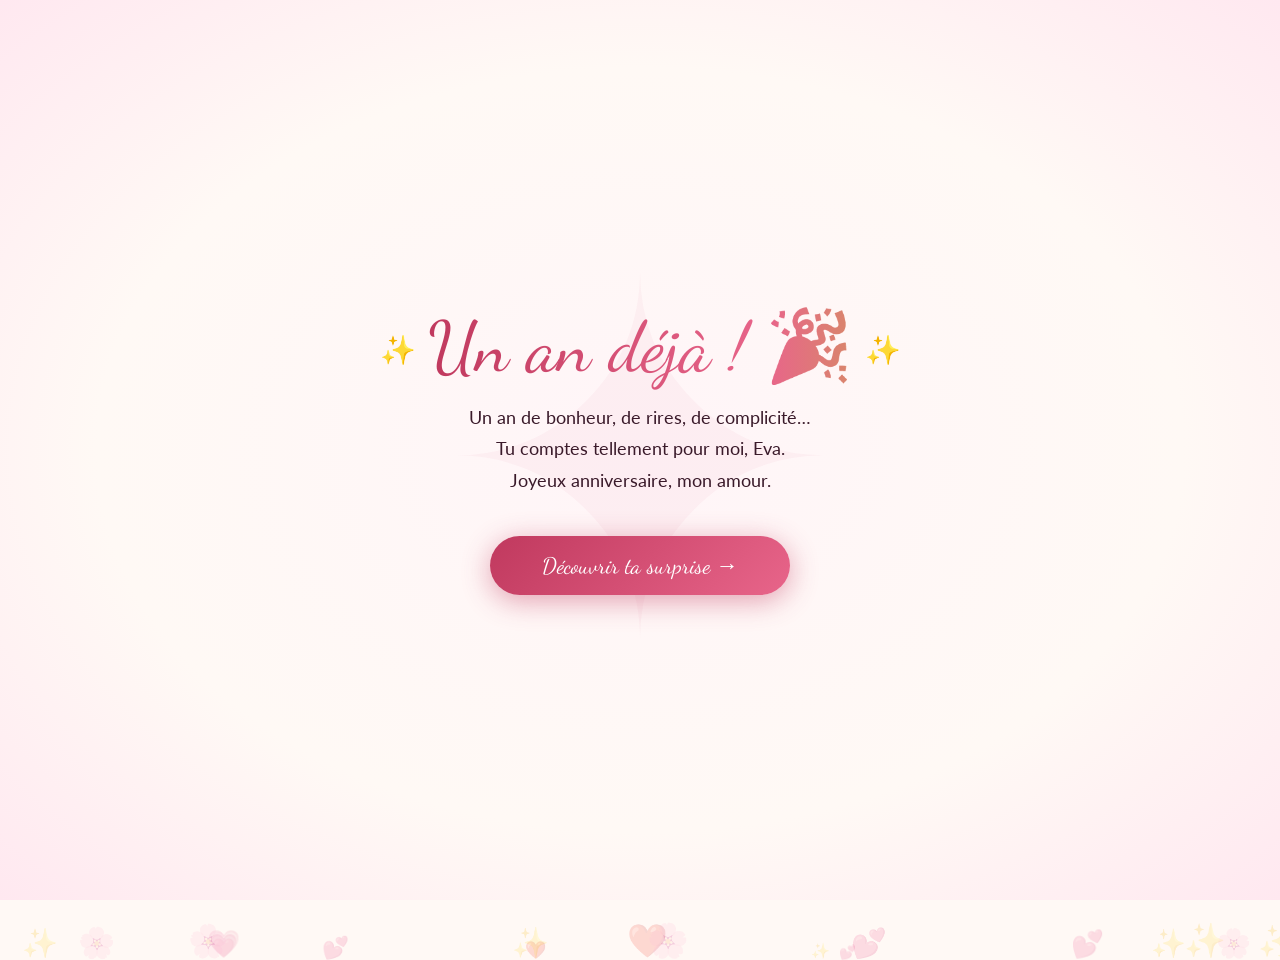
==== index.html @ 8a8de7d4 "Initial commit - Eva project" ====
<!DOCTYPE html>
<html lang="fr">
<head>
  <meta charset="UTF-8" />
  <meta name="viewport" content="width=device-width, initial-scale=1.0" />
  <title>Pour Eva 💕</title>
  <link rel="icon" type="image/svg+xml" href="favicon.svg" />
  <link rel="preconnect" href="https://fonts.googleapis.com" />
  <link href="https://fonts.googleapis.com/css2?family=Dancing+Script:wght@400;700&family=Lato:wght@300;400&display=swap" rel="stylesheet" />
  <link rel="stylesheet" href="css/index.css" />
</head>
<body>

<div class="hearts-bg" id="heartsBg"></div>

<div class="card" id="mainCard">
  <p class="title-small">Pour toi,</p>
  <h1 class="title-big">Eva</h1>

  <div class="countdown" id="countdown">
    <div class="unit"><span class="unit-num" id="cd-days">000</span><span class="unit-label">Jours</span></div>
    <div class="unit"><span class="unit-num" id="cd-hours">00</span><span class="unit-label">Heures</span></div>
    <div class="unit"><span class="unit-num" id="cd-mins">00</span><span class="unit-label">Minutes</span></div>
    <div class="unit"><span class="unit-num" id="cd-secs">00</span><span class="unit-label">Secondes</span></div>
  </div>

  <p class="sub">avant notre premier anniversaire ensemble&nbsp;✨</p>
</div>

<div id="flash"></div>
<canvas id="fx-canvas"></canvas>

<div id="celebration">
  <div class="cele-ring">
    <p class="cele-title">Un an déjà&nbsp;! 🎉</p>
  </div>
  <p class="cele-sub">
    Un an de bonheur, de rires, de complicité…<br/>
    Tu comptes tellement pour moi, Eva.<br/>
    Joyeux anniversaire, mon amour.
  </p>
  <button class="btn-enter" onclick="window.location.href='lettre.html'">
    Découvrir ta surprise →
  </button>
</div>

<script src="js/index.js"></script>
</body>
</html>
---- css/index.css ----
*, *::before, *::after { box-sizing: border-box; margin: 0; padding: 0; }

:root {
  --rose:   #c0395e;
  --rose-l: #f4c2ce;
  --cream:  #fff9f5;
  --gold:   #c9a84c;
  --dark:   #3a1a2a;
}

body {
  min-height: 100vh;
  background: var(--cream);
  display: flex;
  flex-direction: column;
  align-items: center;
  justify-content: center;
  font-family: 'Lato', sans-serif;
  overflow: hidden;
  position: relative;
}

/* ── floating hearts (fond normal) ── */
.hearts-bg {
  position: fixed; inset: 0;
  pointer-events: none;
  z-index: 0;
}
.heart-float {
  position: absolute;
  bottom: -60px;
  font-size: 1.4rem;
  animation: floatUp linear infinite;
  opacity: 0.18;
}
@keyframes floatUp {
  to { transform: translateY(-110vh) rotate(20deg); opacity: 0; }
}

/* ── main card ── */
.card {
  position: relative; z-index: 1;
  background: white;
  border-radius: 24px;
  padding: 48px 56px;
  text-align: center;
  box-shadow: 0 8px 48px rgba(192,57,94,.15);
  max-width: 520px;
  width: 90%;
  transition: transform .4s;
}

.title-small {
  font-family: 'Dancing Script', cursive;
  color: var(--rose);
  font-size: 1.3rem;
  margin-bottom: 6px;
}
.title-big {
  font-family: 'Dancing Script', cursive;
  color: var(--dark);
  font-size: 2.6rem;
  line-height: 1.2;
  margin-bottom: 32px;
}

/* ── countdown ── */
.countdown {
  display: flex;
  gap: 16px;
  justify-content: center;
  margin-bottom: 28px;
}
.unit {
  display: flex;
  flex-direction: column;
  align-items: center;
  background: var(--rose-l);
  border-radius: 14px;
  padding: 16px 18px;
  min-width: 70px;
}
.unit-num {
  font-size: 2.2rem;
  font-weight: 700;
  color: var(--rose);
  line-height: 1;
  font-family: 'Lato', sans-serif;
}
.unit-label {
  font-size: .68rem;
  color: var(--rose);
  text-transform: uppercase;
  letter-spacing: .08em;
  margin-top: 4px;
}

.sub {
  color: #888;
  font-size: .9rem;
  line-height: 1.6;
}

/* ══════════════════════════════════════════
   CELEBRATION OVERLAY
══════════════════════════════════════════ */
#celebration {
  display: none;
  position: fixed; inset: 0; z-index: 100;
  background: radial-gradient(ellipse at center, #fff5f8 0%, #fff9f5 60%, #ffe8f0 100%);
  flex-direction: column;
  align-items: center;
  justify-content: center;
  text-align: center;
  padding: 32px;
  overflow: hidden;
}
#celebration.show { display: flex; }

/* gros cœur déco derrière le texte */
#celebration::before {
  content: '✦';
  position: absolute;
  font-size: 38vw;
  color: rgba(192,57,94,.04);
  pointer-events: none;
  animation: heartBeat 2.5s ease-in-out infinite;
  z-index: 0;
}
@keyframes heartBeat {
  0%,100% { transform: scale(1); }
  50%      { transform: scale(1.06); }
}

/* sparkle ring autour du titre */
.cele-ring {
  position: relative;
  display: inline-block;
  z-index: 1;
  margin-bottom: 8px;
}
.cele-ring::before,
.cele-ring::after {
  content: '✨';
  position: absolute;
  top: 50%; transform: translateY(-50%);
  font-size: 1.8rem;
  animation: sparkleSwing 2s ease-in-out infinite;
}
.cele-ring::before { left: -48px; animation-delay: 0s; }
.cele-ring::after  { right: -48px; animation-delay: .4s; }
@keyframes sparkleSwing {
  0%,100% { transform: translateY(-50%) rotate(-15deg) scale(1); }
  50%      { transform: translateY(-50%) rotate(15deg) scale(1.3); }
}

/* titre principal avec shimmer */
.cele-title {
  font-family: 'Dancing Script', cursive;
  font-size: clamp(2.6rem, 9vw, 4.4rem);
  color: var(--rose);
  margin-bottom: 4px;
  position: relative; z-index: 1;
  animation: titleEntrance .8s cubic-bezier(.34,1.56,.64,1) both;
  background: linear-gradient(90deg, #c0395e 0%, #e8658a 40%, #c9a84c 60%, #c0395e 100%);
  background-size: 200%;
  -webkit-background-clip: text;
  -webkit-text-fill-color: transparent;
  background-clip: text;
  animation: titleEntrance .8s cubic-bezier(.34,1.56,.64,1) both,
             shimmer 3s 1s linear infinite;
}
@keyframes titleEntrance {
  from { opacity: 0; transform: scale(.5) rotate(-6deg); }
  to   { opacity: 1; transform: scale(1)  rotate(0deg); }
}
@keyframes shimmer {
  from { background-position: 200% center; }
  to   { background-position: -200% center; }
}

/* sous-titre */
.cele-sub {
  font-size: 1.1rem;
  color: var(--dark);
  max-width: 440px;
  line-height: 1.8;
  margin-bottom: 40px;
  position: relative; z-index: 1;
  animation: slideUp .7s .5s cubic-bezier(.34,1.56,.64,1) both;
}
@keyframes slideUp {
  from { opacity: 0; transform: translateY(30px); }
  to   { opacity: 1; transform: translateY(0); }
}

/* bouton avec pulsation */
.btn-enter {
  background: linear-gradient(135deg, var(--rose), #e8658a);
  color: white;
  border: none;
  border-radius: 50px;
  padding: 16px 52px;
  font-family: 'Dancing Script', cursive;
  font-size: 1.4rem;
  cursor: pointer;
  box-shadow: 0 6px 28px rgba(192,57,94,.45);
  position: relative; z-index: 1;
  animation: slideUp .7s .9s cubic-bezier(.34,1.56,.64,1) both,
             btnPulse 2s 1.6s ease-in-out infinite;
  transition: transform .2s, box-shadow .2s;
}
.btn-enter:hover {
  transform: scale(1.07);
  box-shadow: 0 8px 36px rgba(192,57,94,.6);
}
@keyframes btnPulse {
  0%,100% { box-shadow: 0 6px 28px rgba(192,57,94,.45); }
  50%      { box-shadow: 0 8px 40px rgba(192,57,94,.75), 0 0 0 8px rgba(192,57,94,.1); }
}

/* cœurs flottants pendant la célébration */
.cele-heart {
  position: absolute;
  bottom: -10%;
  pointer-events: none;
  z-index: 2;
  animation: floatCele linear forwards;
  opacity: 0;
}
@keyframes floatCele {
  0%   { opacity: 0;   transform: translateY(0)    scale(.6) rotate(-10deg); }
  10%  { opacity: 1; }
  80%  { opacity: .9; }
  100% { opacity: 0;   transform: translateY(-110vh) scale(1.2) rotate(20deg); }
}

/* ── canvas unique pour tous les effets ── */
#fx-canvas {
  position: fixed; inset: 0; z-index: 98;
  pointer-events: none;
}

/* ── flash blanc initial ── */
#flash {
  position: fixed; inset: 0; z-index: 200;
  background: white;
  opacity: 0;
  pointer-events: none;
}

/* ── shake ── */
@keyframes shake {
  0%        { transform: translate(0,0) rotate(0); }
  10%       { transform: translate(-8px, -6px) rotate(-.5deg); }
  20%       { transform: translate(8px,  6px) rotate(.5deg); }
  30%       { transform: translate(-10px, 4px) rotate(-.4deg); }
  40%       { transform: translate(10px, -4px) rotate(.4deg); }
  50%       { transform: translate(-6px,  8px) rotate(-.3deg); }
  60%       { transform: translate(6px,  -8px) rotate(.3deg); }
  70%       { transform: translate(-4px,  4px) rotate(-.2deg); }
  80%       { transform: translate(4px,  -4px) rotate(.2deg); }
  90%       { transform: translate(-2px,  2px) rotate(0); }
  100%      { transform: translate(0,0) rotate(0); }
}
body.shake { animation: shake .6s cubic-bezier(.36,.07,.19,.97) both; }
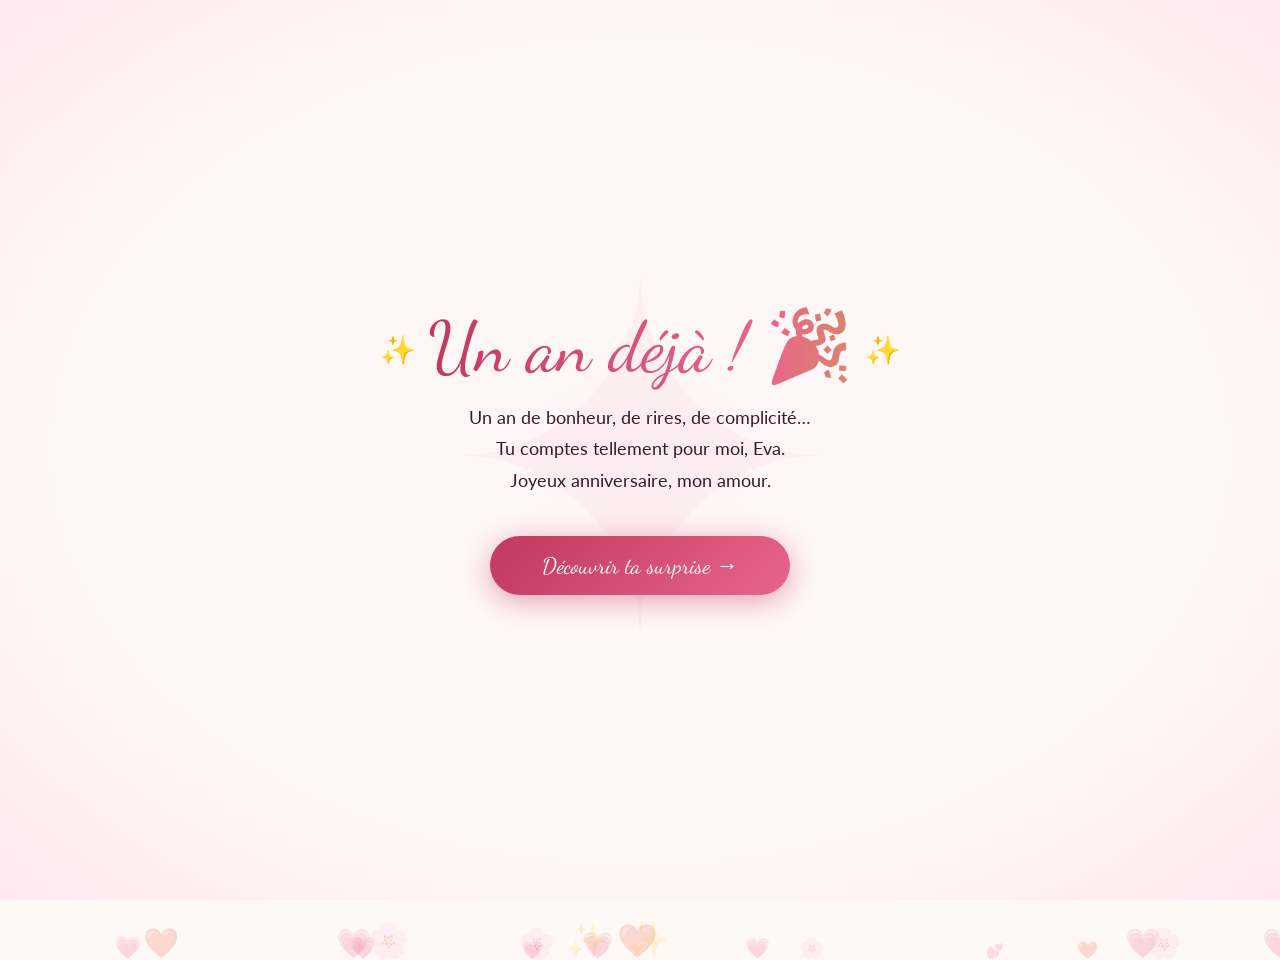
==== commit cfb9baab: "Configuration Google et bannière" ====
--- a/index.html
+++ b/index.html
@@ -4,6 +4,36 @@
   <meta charset="UTF-8" />
   <meta name="viewport" content="width=device-width, initial-scale=1.0" />
   <title>Pour Eva 💕</title>
+
+  <!-- Open Graph -->
+  <meta property="og:title" content="Pour Eva 💕">
+  <meta property="og:description" content="Un compte à rebours spécialement créé pour toi, pour notre premier anniversaire ensemble.">
+  <meta property="og:url" content="https://evavanhh.fr/">
+  <meta property="og:type" content="website">
+  <meta property="og:locale" content="fr_FR">
+  <meta property="og:image" content="https://evavanhh.fr/images/banner.png">
+
+  <!-- Twitter Card -->
+  <meta name="twitter:card" content="summary_large_image">
+  <meta name="twitter:title" content="Pour Eva 💕">
+  <meta name="twitter:description" content="Un compte à rebours spécialement créé pour toi, pour notre premier anniversaire ensemble.">
+  <meta name="twitter:image" content="https://evavanhh.fr/images/banner.png">
+
+  <!-- Données structurées -->
+  <script type="application/ld+json">
+  {
+    "@context": "https://schema.org",
+    "@type": "WebPage",
+    "name": "Pour Eva",
+    "description": "Un compte à rebours spécialement créé pour notre premier anniversaire ensemble. Que se passera t-il quand il tombera à zéro ?",
+    "url": "https://evavanhh.fr",
+    "author": {
+      "@type": "Person",
+      "name": "Redouane Saraoui"
+    }
+  }
+  </script>
+
   <link rel="icon" type="image/svg+xml" href="favicon.svg" />
   <link rel="preconnect" href="https://fonts.googleapis.com" />
   <link href="https://fonts.googleapis.com/css2?family=Dancing+Script:wght@400;700&family=Lato:wght@300;400&display=swap" rel="stylesheet" />
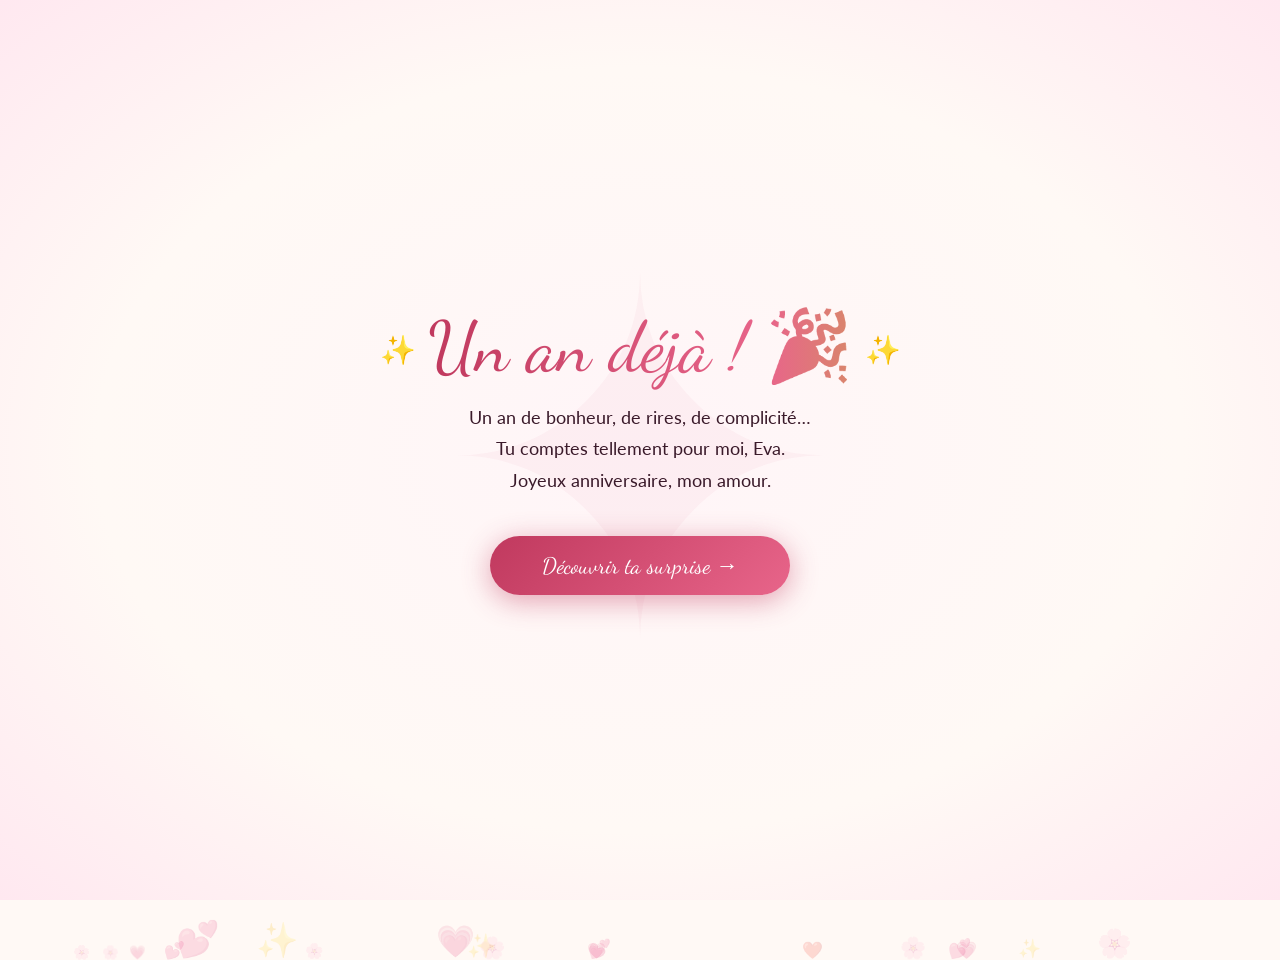
==== commit 461248fa: "configuration Twitter" ====
--- a/index.html
+++ b/index.html
@@ -12,12 +12,17 @@
   <meta property="og:type" content="website">
   <meta property="og:locale" content="fr_FR">
   <meta property="og:image" content="https://evavanhh.fr/images/banner.png">
+  <meta property="og:image:type" content="image/png">
+  <meta property="og:image:width" content="1730">
+  <meta property="og:image:height" content="909">
+  <meta property="og:image:alt" content="Pour Eva - Notre premier anniversaire">
 
   <!-- Twitter Card -->
   <meta name="twitter:card" content="summary_large_image">
   <meta name="twitter:title" content="Pour Eva 💕">
   <meta name="twitter:description" content="Un compte à rebours spécialement créé pour toi, pour notre premier anniversaire ensemble.">
   <meta name="twitter:image" content="https://evavanhh.fr/images/banner.png">
+  <meta name="twitter:image:alt" content="Pour Eva - Notre premier anniversaire">
 
   <!-- Données structurées -->
   <script type="application/ld+json">
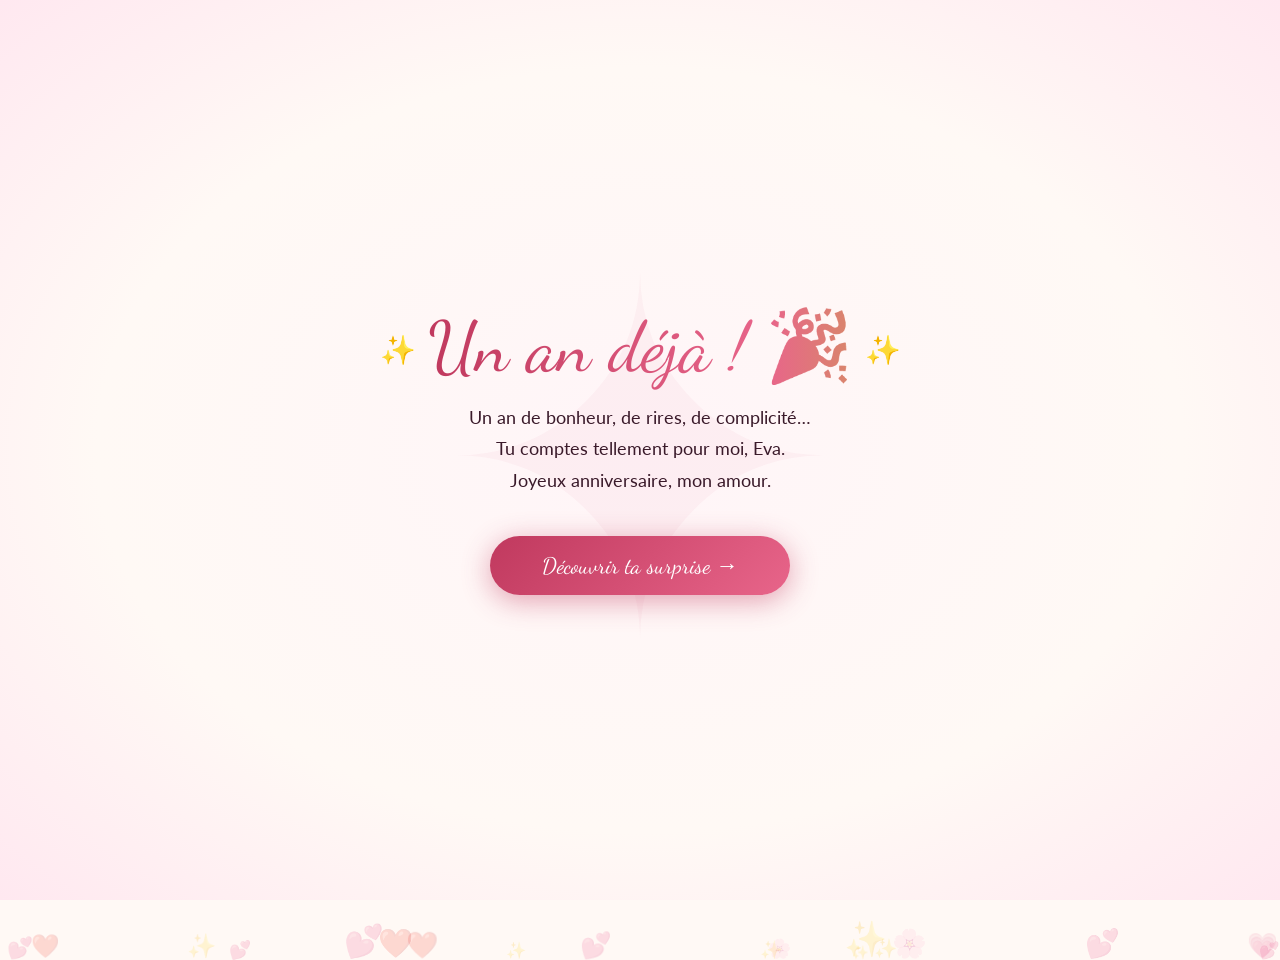
==== commit 3f9fe851: "Ajout sitemap auto + saint avalentin 2026" ====
--- a/index.html
+++ b/index.html
@@ -39,7 +39,7 @@
   }
   </script>
 
-  <link rel="icon" type="image/svg+xml" href="favicon.svg" />
+  <link rel="icon" type="image/png" sizes="256x256" href="favicon.png" />
   <link rel="preconnect" href="https://fonts.googleapis.com" />
   <link href="https://fonts.googleapis.com/css2?family=Dancing+Script:wght@400;700&family=Lato:wght@300;400&display=swap" rel="stylesheet" />
   <link rel="stylesheet" href="css/index.css" />
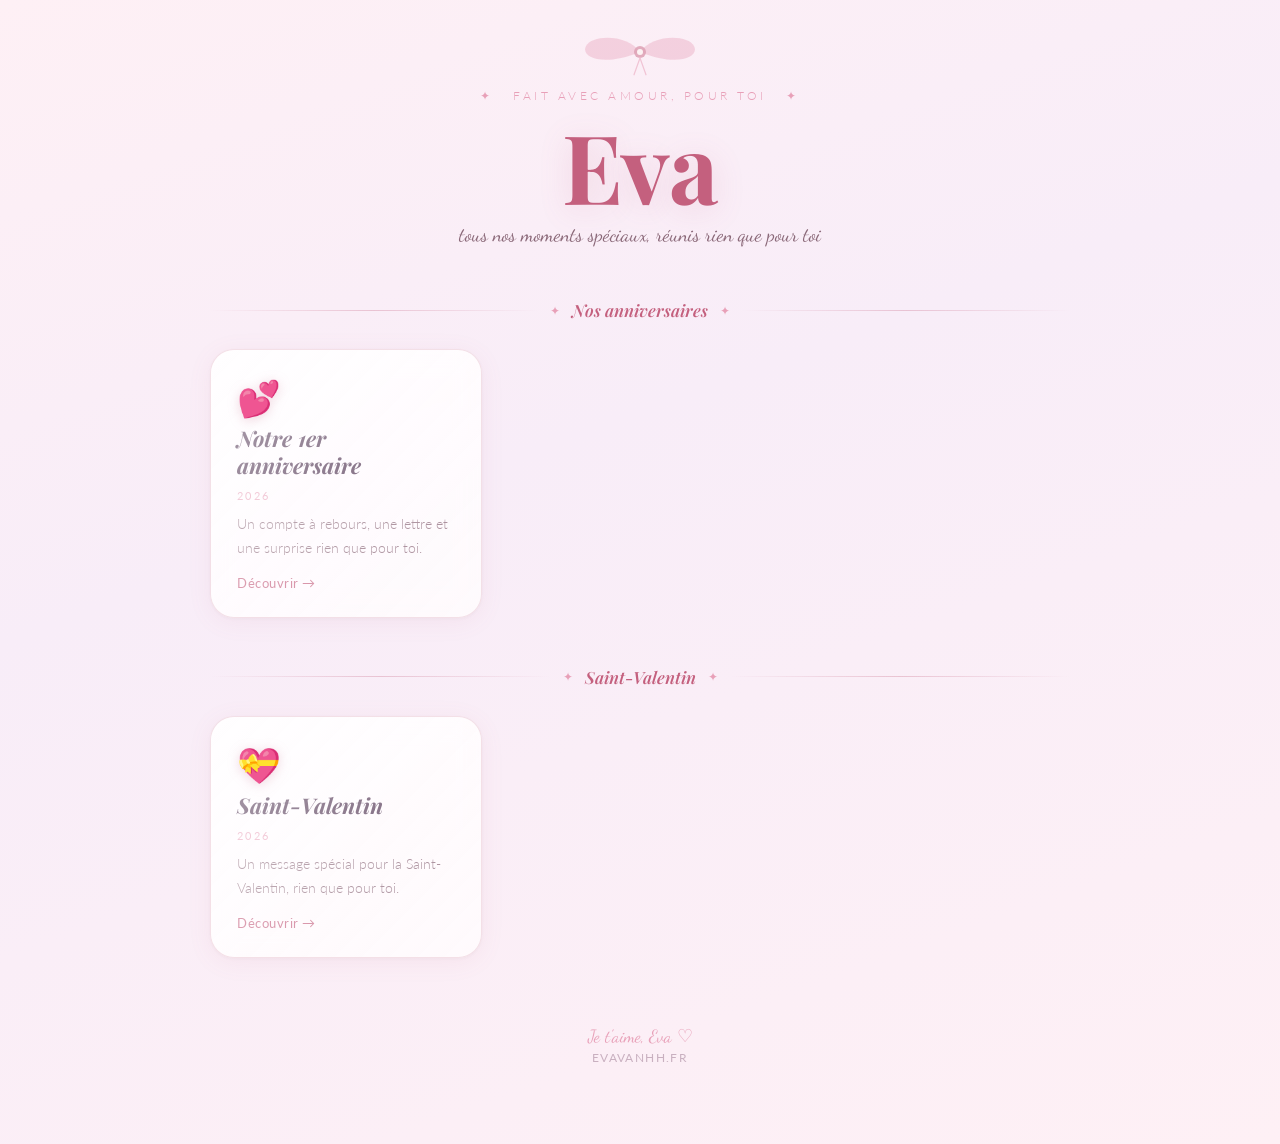
==== commit 8055f94b: "Accueil" ====
--- a/index.html
+++ b/index.html
@@ -5,79 +5,79 @@
   <meta name="viewport" content="width=device-width, initial-scale=1.0" />
   <title>Pour Eva 💕</title>
 
-  <!-- Open Graph -->
   <meta property="og:title" content="Pour Eva 💕">
-  <meta property="og:description" content="Un compte à rebours spécialement créé pour toi, pour notre premier anniversaire ensemble.">
+  <meta property="og:description" content="Tous les moments spéciaux créés pour toi, Eva.">
   <meta property="og:url" content="https://evavanhh.fr/">
   <meta property="og:type" content="website">
   <meta property="og:locale" content="fr_FR">
-  <meta property="og:image" content="https://evavanhh.fr/images/banner.png">
-  <meta property="og:image:type" content="image/png">
-  <meta property="og:image:width" content="1730">
-  <meta property="og:image:height" content="909">
-  <meta property="og:image:alt" content="Pour Eva - Notre premier anniversaire">
 
-  <!-- Twitter Card -->
-  <meta name="twitter:card" content="summary_large_image">
-  <meta name="twitter:title" content="Pour Eva 💕">
-  <meta name="twitter:description" content="Un compte à rebours spécialement créé pour toi, pour notre premier anniversaire ensemble.">
-  <meta name="twitter:image" content="https://evavanhh.fr/images/banner.png">
-  <meta name="twitter:image:alt" content="Pour Eva - Notre premier anniversaire">
-
-  <!-- Données structurées -->
-  <script type="application/ld+json">
-  {
-    "@context": "https://schema.org",
-    "@type": "WebPage",
-    "name": "Pour Eva",
-    "description": "Un compte à rebours spécialement créé pour notre premier anniversaire ensemble. Que se passera t-il quand il tombera à zéro ?",
-    "url": "https://evavanhh.fr",
-    "author": {
-      "@type": "Person",
-      "name": "Redouane Saraoui"
-    }
-  }
-  </script>
-
-  <link rel="icon" type="image/png" sizes="256x256" href="favicon.png" />
+  <link rel="icon" type="image/svg+xml" href="favicon_eva.svg" />
   <link rel="preconnect" href="https://fonts.googleapis.com" />
-  <link href="https://fonts.googleapis.com/css2?family=Dancing+Script:wght@400;700&family=Lato:wght@300;400&display=swap" rel="stylesheet" />
+  <link href="https://fonts.googleapis.com/css2?family=Playfair+Display:ital,wght@0,600;0,700;1,600;1,700&family=Dancing+Script:wght@500;700&family=Lato:wght@300;400&display=swap" rel="stylesheet" />
   <link rel="stylesheet" href="css/index.css" />
 </head>
 <body>
 
-<div class="hearts-bg" id="heartsBg"></div>
+<div class="petales-bg" id="petalesBg"></div>
 
-<div class="card" id="mainCard">
-  <p class="title-small">Pour toi,</p>
-  <h1 class="title-big">Eva</h1>
-
-  <div class="countdown" id="countdown">
-    <div class="unit"><span class="unit-num" id="cd-days">000</span><span class="unit-label">Jours</span></div>
-    <div class="unit"><span class="unit-num" id="cd-hours">00</span><span class="unit-label">Heures</span></div>
-    <div class="unit"><span class="unit-num" id="cd-mins">00</span><span class="unit-label">Minutes</span></div>
-    <div class="unit"><span class="unit-num" id="cd-secs">00</span><span class="unit-label">Secondes</span></div>
-  </div>
-
-  <p class="sub">avant notre premier anniversaire ensemble&nbsp;✨</p>
+<!-- Nœud décoratif -->
+<div class="ruban-top">
+  <svg viewBox="0 0 200 80" fill="none" xmlns="http://www.w3.org/2000/svg">
+    <path d="M100 40 C80 10, 20 10, 10 30 C0 50, 40 65, 100 40Z" fill="#e8a0b8" opacity="0.7"/>
+    <path d="M100 40 C120 10, 180 10, 190 30 C200 50, 160 65, 100 40Z" fill="#e8a0b8" opacity="0.7"/>
+    <ellipse cx="100" cy="40" rx="10" ry="10" fill="#c4607e" opacity="0.85"/>
+    <ellipse cx="100" cy="40" rx="5" ry="5" fill="#fdf5f0"/>
+    <line x1="100" y1="50" x2="90" y2="78" stroke="#e8a0b8" stroke-width="2" stroke-linecap="round"/>
+    <line x1="100" y1="50" x2="110" y2="78" stroke="#e8a0b8" stroke-width="2" stroke-linecap="round"/>
+  </svg>
 </div>
 
-<div id="flash"></div>
-<canvas id="fx-canvas"></canvas>
+<header>
+  <p class="label-top">✦ &nbsp; fait avec amour, pour toi &nbsp; ✦</p>
+  <h1>Eva</h1>
+  <p class="sous-titre">tous nos moments spéciaux, réunis rien que pour toi</p>
+</header>
 
-<div id="celebration">
-  <div class="cele-ring">
-    <p class="cele-title">Un an déjà&nbsp;! 🎉</p>
-  </div>
-  <p class="cele-sub">
-    Un an de bonheur, de rires, de complicité…<br/>
-    Tu comptes tellement pour moi, Eva.<br/>
-    Joyeux anniversaire, mon amour.
-  </p>
-  <button class="btn-enter" onclick="window.location.href='lettre.html'">
-    Découvrir ta surprise →
-  </button>
+<!-- Nos anniversaires -->
+<div class="separateur">
+  <span class="sep-deco">✦</span>
+  <span class="sep-label">Nos anniversaires</span>
+  <span class="sep-deco">✦</span>
 </div>
+<div class="grid">
+
+  <a class="card" href="1-an/2026/">
+    <div class="card-emoji">💕</div>
+    <div class="card-occasion">Notre 1er anniversaire</div>
+    <div class="card-year">2026</div>
+    <p class="card-desc">Un compte à rebours, une lettre et une surprise rien que pour toi.</p>
+    <span class="card-cta">Découvrir →</span>
+  </a>
+
+</div>
+
+<!-- Saint-Valentin -->
+<div class="separateur">
+  <span class="sep-deco">✦</span>
+  <span class="sep-label">Saint-Valentin</span>
+  <span class="sep-deco">✦</span>
+</div>
+<div class="grid">
+
+  <a class="card" href="saint-valentin/2026/">
+    <div class="card-emoji">💝</div>
+    <div class="card-occasion">Saint-Valentin</div>
+    <div class="card-year">2026</div>
+    <p class="card-desc">Un message spécial pour la Saint-Valentin, rien que pour toi.</p>
+    <span class="card-cta">Découvrir →</span>
+  </a>
+
+</div>
+
+<footer>
+  <p class="footer-sign">Je t'aime, Eva ♡</p>
+  <p class="footer-url">evavanhh.fr</p>
+</footer>
 
 <script src="js/index.js"></script>
 </body>
--- a/css/index.css
+++ b/css/index.css
@@ -1,266 +1,226 @@
 *, *::before, *::after { box-sizing: border-box; margin: 0; padding: 0; }
 
+/* ── Variables ── */
 :root {
-  --rose:   #c0395e;
-  --rose-l: #f4c2ce;
-  --cream:  #fff9f5;
-  --gold:   #c9a84c;
-  --dark:   #3a1a2a;
-}
-
+  --rose:      #c4607e;
+  --rose-pale: #e8a0b8;
+  --mauve:     #9b6ba5;
+  --creme:     #fdf5f0;
+  --texte:     #3d2040;
+  --texte-doux:#8a6878;
+  --blanc:     #ffffff;
+}
+
+/* ── Base ── */
 body {
   min-height: 100vh;
-  background: var(--cream);
+  background: linear-gradient(160deg, #fef0f5 0%, #f8edf8 40%, #fef0f5 100%);
+  font-family: 'Lato', sans-serif;
+  color: var(--texte);
   display: flex;
   flex-direction: column;
   align-items: center;
-  justify-content: center;
-  font-family: 'Lato', sans-serif;
-  overflow: hidden;
-  position: relative;
-}
-
-/* ── floating hearts (fond normal) ── */
-.hearts-bg {
-  position: fixed; inset: 0;
+  padding: 0 20px 80px;
+  overflow-x: hidden;
+}
+
+/* ── Pétales flottants ── */
+.petales-bg {
+  position: fixed;
+  inset: 0;
   pointer-events: none;
   z-index: 0;
-}
-.heart-float {
+  overflow: hidden;
+}
+.petale {
   position: absolute;
-  bottom: -60px;
-  font-size: 1.4rem;
-  animation: floatUp linear infinite;
-  opacity: 0.18;
-}
-@keyframes floatUp {
-  to { transform: translateY(-110vh) rotate(20deg); opacity: 0; }
-}
-
-/* ── main card ── */
-.card {
-  position: relative; z-index: 1;
-  background: white;
-  border-radius: 24px;
-  padding: 48px 56px;
+  animation: tomber linear infinite;
+  opacity: 0;
+  user-select: none;
+}
+@keyframes tomber {
+  0%   { transform: translateY(-5vh) rotate(0deg);   opacity: 0; }
+  8%   { opacity: 0.7; }
+  85%  { opacity: 0.5; }
+  100% { transform: translateY(105vh) rotate(540deg); opacity: 0; }
+}
+
+/* ── Bandeau décoratif supérieur ── */
+.ruban-top {
+  position: relative;
+  z-index: 1;
+  width: 100%;
+  display: flex;
+  justify-content: center;
+  padding: 28px 0 0;
+}
+.ruban-top svg { width: 120px; opacity: 0.55; }
+
+/* ── En-tête ── */
+header {
+  position: relative;
+  z-index: 1;
   text-align: center;
-  box-shadow: 0 8px 48px rgba(192,57,94,.15);
-  max-width: 520px;
-  width: 90%;
-  transition: transform .4s;
-}
-
-.title-small {
-  font-family: 'Dancing Script', cursive;
-  color: var(--rose);
-  font-size: 1.3rem;
-  margin-bottom: 6px;
-}
-.title-big {
-  font-family: 'Dancing Script', cursive;
-  color: var(--dark);
-  font-size: 2.6rem;
-  line-height: 1.2;
-  margin-bottom: 32px;
-}
-
-/* ── countdown ── */
-.countdown {
-  display: flex;
-  gap: 16px;
-  justify-content: center;
-  margin-bottom: 28px;
-}
-.unit {
-  display: flex;
-  flex-direction: column;
-  align-items: center;
-  background: var(--rose-l);
-  border-radius: 14px;
-  padding: 16px 18px;
-  min-width: 70px;
-}
-.unit-num {
-  font-size: 2.2rem;
+  padding: 12px 0 52px;
+}
+.label-top {
+  font-family: 'Lato', sans-serif;
+  font-weight: 300;
+  font-size: 0.78rem;
+  letter-spacing: 0.28em;
+  text-transform: uppercase;
+  color: var(--rose-pale);
+  margin-bottom: 14px;
+}
+header h1 {
+  font-family: 'Playfair Display', 'Dancing Script', serif;
+  font-size: clamp(3.5rem, 10vw, 6rem);
   font-weight: 700;
   color: var(--rose);
   line-height: 1;
-  font-family: 'Lato', sans-serif;
-}
-.unit-label {
-  font-size: .68rem;
+  text-shadow: 0 4px 32px rgba(196, 96, 126, 0.18);
+  letter-spacing: -0.01em;
+}
+.sous-titre {
+  font-family: 'Dancing Script', cursive;
+  font-size: clamp(1rem, 3vw, 1.25rem);
+  color: var(--texte-doux);
+  margin-top: 10px;
+  font-weight: 400;
+}
+
+/* ── Séparateur fleuri ── */
+.separateur {
+  position: relative;
+  z-index: 1;
+  display: flex;
+  align-items: center;
+  gap: 12px;
+  width: 100%;
+  max-width: 860px;
+  margin-bottom: 28px;
+}
+.separateur::before,
+.separateur::after {
+  content: '';
+  flex: 1;
+  height: 1px;
+  background: linear-gradient(90deg, transparent, rgba(196, 96, 126, 0.3), transparent);
+}
+.sep-label {
+  font-family: 'Playfair Display', serif;
+  font-size: 1.05rem;
+  font-weight: 600;
+  font-style: italic;
   color: var(--rose);
+  white-space: nowrap;
+}
+.sep-deco {
+  color: var(--rose-pale);
+  font-size: 0.75rem;
+}
+
+/* ── Grille ── */
+.grid {
+  position: relative;
+  z-index: 1;
+  width: 100%;
+  max-width: 860px;
+  display: grid;
+  grid-template-columns: repeat(auto-fill, minmax(255px, 1fr));
+  gap: 22px;
+  margin-bottom: 48px;
+}
+
+/* ── Carte ── */
+.card {
+  background: rgba(255, 255, 255, 0.82);
+  border: 1px solid rgba(196, 96, 126, 0.18);
+  border-radius: 24px;
+  padding: 30px 26px 26px;
+  display: flex;
+  flex-direction: column;
+  gap: 10px;
+  text-decoration: none;
+  color: inherit;
+  backdrop-filter: blur(12px);
+  box-shadow: 0 4px 24px rgba(196, 96, 126, 0.08), 0 1px 4px rgba(0,0,0,0.04);
+  transition: transform 0.28s cubic-bezier(.22,.9,.36,1),
+              box-shadow 0.28s ease,
+              border-color 0.28s ease;
+  position: relative;
+  overflow: hidden;
+}
+.card::before {
+  content: '';
+  position: absolute;
+  inset: 0;
+  border-radius: 24px;
+  background: linear-gradient(135deg, rgba(255,255,255,0.6) 0%, rgba(255,240,248,0.2) 100%);
+  pointer-events: none;
+}
+.card:hover {
+  transform: translateY(-7px) scale(1.01);
+  box-shadow: 0 18px 52px rgba(196, 96, 126, 0.18), 0 4px 12px rgba(0,0,0,0.06);
+  border-color: rgba(196, 96, 126, 0.45);
+}
+
+.card-emoji {
+  font-size: 2.2rem;
+  line-height: 1;
+  filter: drop-shadow(0 2px 6px rgba(196,96,126,0.25));
+}
+.card-occasion {
+  font-family: 'Playfair Display', serif;
+  font-size: 1.35rem;
+  font-weight: 700;
+  font-style: italic;
+  color: var(--texte);
+  line-height: 1.25;
+}
+.card-year {
+  font-size: 0.7rem;
+  font-weight: 400;
+  letter-spacing: 0.22em;
   text-transform: uppercase;
-  letter-spacing: .08em;
+  color: var(--rose-pale);
+}
+.card-desc {
+  font-size: 0.86rem;
+  font-weight: 300;
+  color: var(--texte-doux);
+  line-height: 1.7;
+  flex: 1;
+}
+.card-cta {
+  display: inline-flex;
+  align-items: center;
+  gap: 8px;
+  font-size: 0.82rem;
+  font-weight: 400;
+  color: var(--rose);
+  margin-top: 6px;
+  letter-spacing: 0.04em;
+  transition: gap 0.2s ease;
+}
+.card:hover .card-cta { gap: 14px; }
+
+/* ── Pied de page ── */
+footer {
+  position: relative;
+  z-index: 1;
+  margin-top: 20px;
+  text-align: center;
+}
+.footer-sign {
+  font-family: 'Dancing Script', cursive;
+  font-size: 1.1rem;
+  color: var(--rose-pale);
+}
+.footer-url {
+  font-size: 0.72rem;
+  letter-spacing: 0.12em;
+  color: #c9b0c0;
   margin-top: 4px;
-}
-
-.sub {
-  color: #888;
-  font-size: .9rem;
-  line-height: 1.6;
-}
-
-/* ══════════════════════════════════════════
-   CELEBRATION OVERLAY
-══════════════════════════════════════════ */
-#celebration {
-  display: none;
-  position: fixed; inset: 0; z-index: 100;
-  background: radial-gradient(ellipse at center, #fff5f8 0%, #fff9f5 60%, #ffe8f0 100%);
-  flex-direction: column;
-  align-items: center;
-  justify-content: center;
-  text-align: center;
-  padding: 32px;
-  overflow: hidden;
-}
-#celebration.show { display: flex; }
-
-/* gros cœur déco derrière le texte */
-#celebration::before {
-  content: '✦';
-  position: absolute;
-  font-size: 38vw;
-  color: rgba(192,57,94,.04);
-  pointer-events: none;
-  animation: heartBeat 2.5s ease-in-out infinite;
-  z-index: 0;
-}
-@keyframes heartBeat {
-  0%,100% { transform: scale(1); }
-  50%      { transform: scale(1.06); }
-}
-
-/* sparkle ring autour du titre */
-.cele-ring {
-  position: relative;
-  display: inline-block;
-  z-index: 1;
-  margin-bottom: 8px;
-}
-.cele-ring::before,
-.cele-ring::after {
-  content: '✨';
-  position: absolute;
-  top: 50%; transform: translateY(-50%);
-  font-size: 1.8rem;
-  animation: sparkleSwing 2s ease-in-out infinite;
-}
-.cele-ring::before { left: -48px; animation-delay: 0s; }
-.cele-ring::after  { right: -48px; animation-delay: .4s; }
-@keyframes sparkleSwing {
-  0%,100% { transform: translateY(-50%) rotate(-15deg) scale(1); }
-  50%      { transform: translateY(-50%) rotate(15deg) scale(1.3); }
-}
-
-/* titre principal avec shimmer */
-.cele-title {
-  font-family: 'Dancing Script', cursive;
-  font-size: clamp(2.6rem, 9vw, 4.4rem);
-  color: var(--rose);
-  margin-bottom: 4px;
-  position: relative; z-index: 1;
-  animation: titleEntrance .8s cubic-bezier(.34,1.56,.64,1) both;
-  background: linear-gradient(90deg, #c0395e 0%, #e8658a 40%, #c9a84c 60%, #c0395e 100%);
-  background-size: 200%;
-  -webkit-background-clip: text;
-  -webkit-text-fill-color: transparent;
-  background-clip: text;
-  animation: titleEntrance .8s cubic-bezier(.34,1.56,.64,1) both,
-             shimmer 3s 1s linear infinite;
-}
-@keyframes titleEntrance {
-  from { opacity: 0; transform: scale(.5) rotate(-6deg); }
-  to   { opacity: 1; transform: scale(1)  rotate(0deg); }
-}
-@keyframes shimmer {
-  from { background-position: 200% center; }
-  to   { background-position: -200% center; }
-}
-
-/* sous-titre */
-.cele-sub {
-  font-size: 1.1rem;
-  color: var(--dark);
-  max-width: 440px;
-  line-height: 1.8;
-  margin-bottom: 40px;
-  position: relative; z-index: 1;
-  animation: slideUp .7s .5s cubic-bezier(.34,1.56,.64,1) both;
-}
-@keyframes slideUp {
-  from { opacity: 0; transform: translateY(30px); }
-  to   { opacity: 1; transform: translateY(0); }
-}
-
-/* bouton avec pulsation */
-.btn-enter {
-  background: linear-gradient(135deg, var(--rose), #e8658a);
-  color: white;
-  border: none;
-  border-radius: 50px;
-  padding: 16px 52px;
-  font-family: 'Dancing Script', cursive;
-  font-size: 1.4rem;
-  cursor: pointer;
-  box-shadow: 0 6px 28px rgba(192,57,94,.45);
-  position: relative; z-index: 1;
-  animation: slideUp .7s .9s cubic-bezier(.34,1.56,.64,1) both,
-             btnPulse 2s 1.6s ease-in-out infinite;
-  transition: transform .2s, box-shadow .2s;
-}
-.btn-enter:hover {
-  transform: scale(1.07);
-  box-shadow: 0 8px 36px rgba(192,57,94,.6);
-}
-@keyframes btnPulse {
-  0%,100% { box-shadow: 0 6px 28px rgba(192,57,94,.45); }
-  50%      { box-shadow: 0 8px 40px rgba(192,57,94,.75), 0 0 0 8px rgba(192,57,94,.1); }
-}
-
-/* cœurs flottants pendant la célébration */
-.cele-heart {
-  position: absolute;
-  bottom: -10%;
-  pointer-events: none;
-  z-index: 2;
-  animation: floatCele linear forwards;
-  opacity: 0;
-}
-@keyframes floatCele {
-  0%   { opacity: 0;   transform: translateY(0)    scale(.6) rotate(-10deg); }
-  10%  { opacity: 1; }
-  80%  { opacity: .9; }
-  100% { opacity: 0;   transform: translateY(-110vh) scale(1.2) rotate(20deg); }
-}
-
-/* ── canvas unique pour tous les effets ── */
-#fx-canvas {
-  position: fixed; inset: 0; z-index: 98;
-  pointer-events: none;
-}
-
-/* ── flash blanc initial ── */
-#flash {
-  position: fixed; inset: 0; z-index: 200;
-  background: white;
-  opacity: 0;
-  pointer-events: none;
-}
-
-/* ── shake ── */
-@keyframes shake {
-  0%        { transform: translate(0,0) rotate(0); }
-  10%       { transform: translate(-8px, -6px) rotate(-.5deg); }
-  20%       { transform: translate(8px,  6px) rotate(.5deg); }
-  30%       { transform: translate(-10px, 4px) rotate(-.4deg); }
-  40%       { transform: translate(10px, -4px) rotate(.4deg); }
-  50%       { transform: translate(-6px,  8px) rotate(-.3deg); }
-  60%       { transform: translate(6px,  -8px) rotate(.3deg); }
-  70%       { transform: translate(-4px,  4px) rotate(-.2deg); }
-  80%       { transform: translate(4px,  -4px) rotate(.2deg); }
-  90%       { transform: translate(-2px,  2px) rotate(0); }
-  100%      { transform: translate(0,0) rotate(0); }
-}
-body.shake { animation: shake .6s cubic-bezier(.36,.07,.19,.97) both; }
+  text-transform: uppercase;
+}
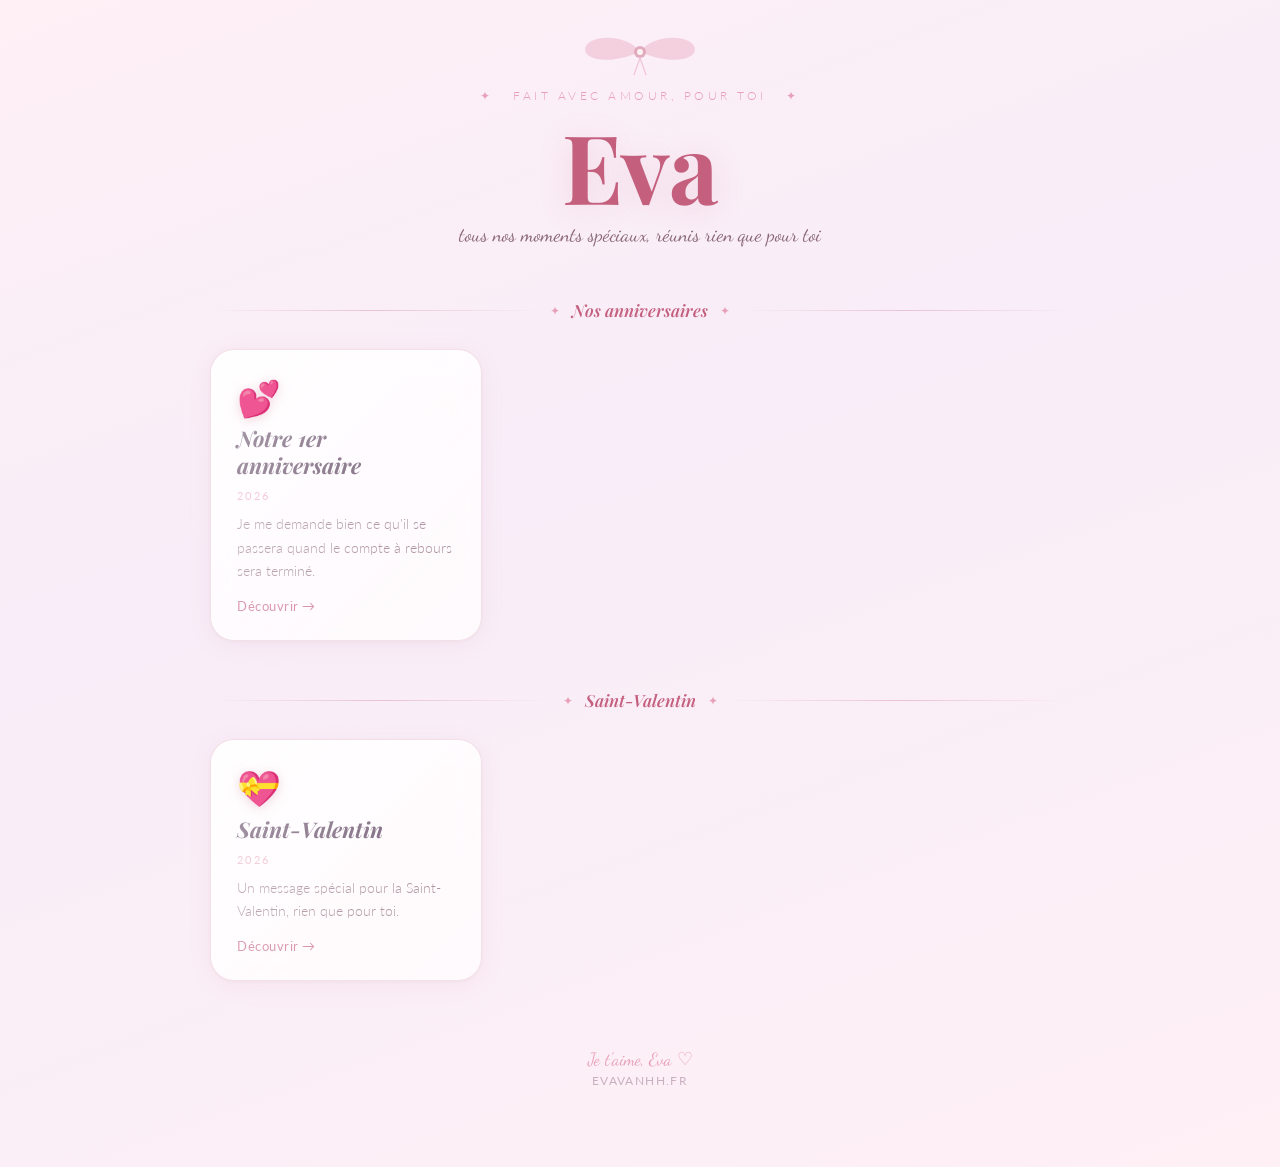
==== commit c3f1d28b: "Modifs accueil" ====
--- a/index.html
+++ b/index.html
@@ -50,7 +50,7 @@
     <div class="card-emoji">💕</div>
     <div class="card-occasion">Notre 1er anniversaire</div>
     <div class="card-year">2026</div>
-    <p class="card-desc">Un compte à rebours, une lettre et une surprise rien que pour toi.</p>
+    <p class="card-desc">Je me demande bien ce qu'il se passera quand le compte à rebours sera terminé.</p>
     <span class="card-cta">Découvrir →</span>
   </a>
 
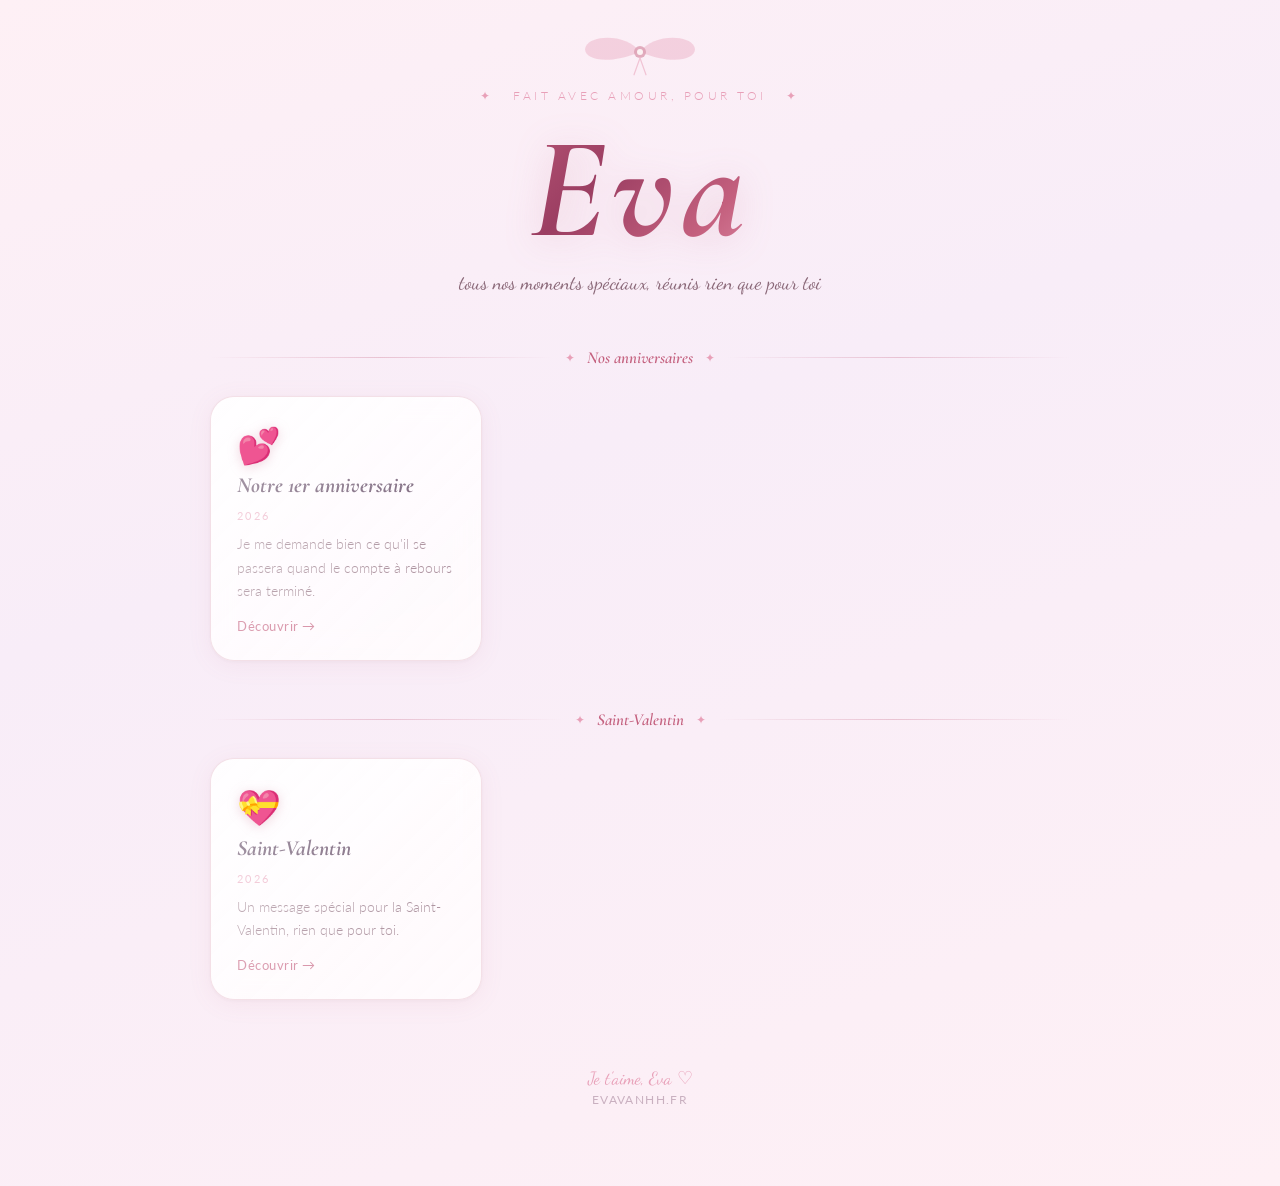
==== commit ff21f8c2: "Modifs Co-Authored-By: Claude Sonnet 4.6 <noreply@anthropic.com>" ====
--- a/index.html
+++ b/index.html
@@ -10,10 +10,21 @@
   <meta property="og:url" content="https://evavanhh.fr/">
   <meta property="og:type" content="website">
   <meta property="og:locale" content="fr_FR">
+  <meta property="og:image" content="https://evavanhh.fr/images/banner.png">
+  <meta property="og:image:type" content="image/png">
+  <meta property="og:image:width" content="1730">
+  <meta property="og:image:height" content="909">
+  <meta property="og:image:alt" content="Pour Eva">
+
+  <meta name="twitter:card" content="summary_large_image">
+  <meta name="twitter:title" content="Pour Eva 💕">
+  <meta name="twitter:description" content="Tous les moments spéciaux créés pour toi, Eva.">
+  <meta name="twitter:image" content="https://evavanhh.fr/images/banner.png">
+  <meta name="twitter:image:alt" content="Pour Eva">
 
   <link rel="icon" type="image/svg+xml" href="favicon_eva.svg" />
   <link rel="preconnect" href="https://fonts.googleapis.com" />
-  <link href="https://fonts.googleapis.com/css2?family=Playfair+Display:ital,wght@0,600;0,700;1,600;1,700&family=Dancing+Script:wght@500;700&family=Lato:wght@300;400&display=swap" rel="stylesheet" />
+  <link href="https://fonts.googleapis.com/css2?family=Cormorant+Garamond:ital,wght@0,600;0,700;1,400;1,600;1,700&family=Dancing+Script:wght@500;700&family=Lato:wght@300;400&display=swap" rel="stylesheet" />
   <link rel="stylesheet" href="css/index.css" />
 </head>
 <body>
--- a/css/index.css
+++ b/css/index.css
@@ -73,13 +73,17 @@
   margin-bottom: 14px;
 }
 header h1 {
-  font-family: 'Playfair Display', 'Dancing Script', serif;
-  font-size: clamp(3.5rem, 10vw, 6rem);
+  font-family: 'Cormorant Garamond', serif;
+  font-size: clamp(5rem, 16vw, 9rem);
   font-weight: 700;
-  color: var(--rose);
+  font-style: italic;
   line-height: 1;
-  text-shadow: 0 4px 32px rgba(196, 96, 126, 0.18);
-  letter-spacing: -0.01em;
+  letter-spacing: 0.04em;
+  background: linear-gradient(135deg, #c4607e 0%, #9b3e62 40%, #c4607e 70%, #e8a0b8 100%);
+  -webkit-background-clip: text;
+  -webkit-text-fill-color: transparent;
+  background-clip: text;
+  filter: drop-shadow(0 4px 18px rgba(196, 96, 126, 0.22));
 }
 .sous-titre {
   font-family: 'Dancing Script', cursive;
@@ -108,7 +112,7 @@
   background: linear-gradient(90deg, transparent, rgba(196, 96, 126, 0.3), transparent);
 }
 .sep-label {
-  font-family: 'Playfair Display', serif;
+  font-family: 'Cormorant Garamond', serif;
   font-size: 1.05rem;
   font-weight: 600;
   font-style: italic;
@@ -171,7 +175,7 @@
   filter: drop-shadow(0 2px 6px rgba(196,96,126,0.25));
 }
 .card-occasion {
-  font-family: 'Playfair Display', serif;
+  font-family: 'Cormorant Garamond', serif;
   font-size: 1.35rem;
   font-weight: 700;
   font-style: italic;
